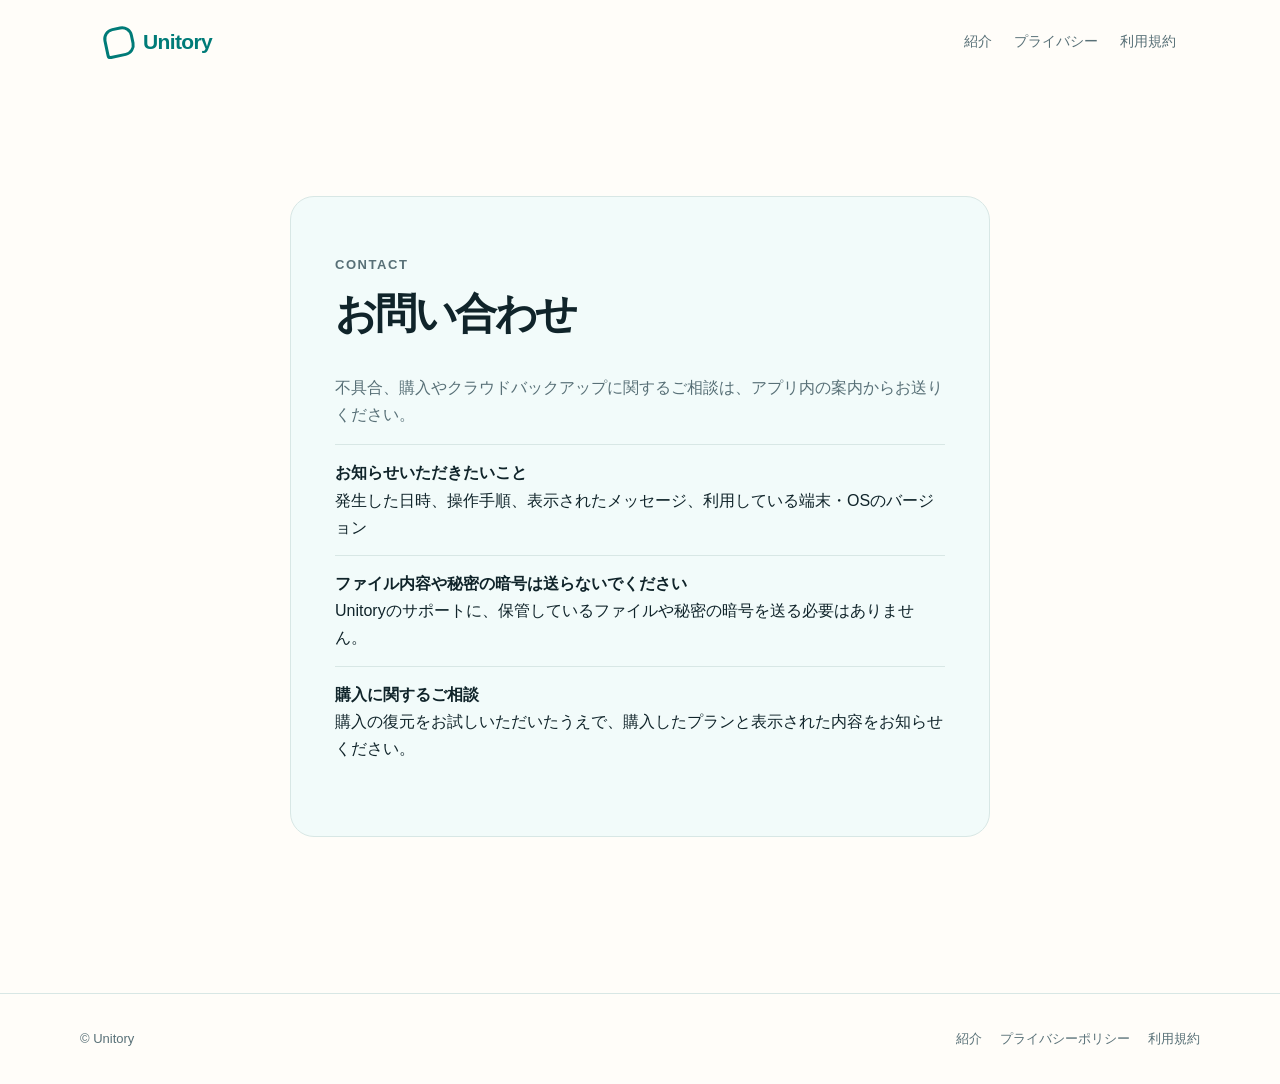
==== public/contact.html @ 84756490 "first commit" ====
<!doctype html><html lang="ja"><head><meta charset="utf-8"><meta name="viewport" content="width=device-width,initial-scale=1"><title>お問い合わせ | Unitory</title><link rel="stylesheet" href="styles.css"></head><body><header class="site-header"><a class="brand" href="index.html"><i class="brand-mark"></i>Unitory</a><nav><a href="index.html">紹介</a><a href="privacy.html">プライバシー</a><a href="terms.html">利用規約</a></nav></header><main><section class="contact-card"><p class="eyebrow">CONTACT</p><h1>お問い合わせ</h1><p>不具合、購入やクラウドバックアップに関するご相談は、アプリ内の案内からお送りください。</p><ul class="contact-list"><li><strong>お知らせいただきたいこと</strong><br>発生した日時、操作手順、表示されたメッセージ、利用している端末・OSのバージョン</li><li><strong>ファイル内容や秘密の暗号は送らないでください</strong><br>Unitoryのサポートに、保管しているファイルや秘密の暗号を送る必要はありません。</li><li><strong>購入に関するご相談</strong><br>購入の復元をお試しいただいたうえで、購入したプランと表示された内容をお知らせください。</li></ul></section></main><footer><div class="footer-inner"><span>© Unitory</span><div class="footer-links"><a href="index.html">紹介</a><a href="privacy.html">プライバシーポリシー</a><a href="terms.html">利用規約</a></div></div></footer></body></html>
---- public/styles.css ----
:root{--ink:#10242a;--muted:#587077;--teal:#007b78;--teal-dark:#005e5c;--mint:#dff7f3;--mint-2:#f2fbfa;--line:#d8e7e5;--paper:#fffdf9}*{box-sizing:border-box}html{scroll-behavior:smooth}body{margin:0;background:var(--paper);color:var(--ink);font-family:-apple-system,BlinkMacSystemFont,"Hiragino Sans","Noto Sans JP",sans-serif;line-height:1.7}a{color:inherit;text-decoration:none}.site-header{display:flex;justify-content:space-between;align-items:center;max-width:1120px;margin:auto;padding:24px}.brand{font-weight:800;font-size:21px;letter-spacing:-.03em;color:var(--teal);display:flex;gap:9px;align-items:center}.brand-mark{width:30px;height:30px;border:3px solid var(--teal);border-radius:11px 11px 11px 4px;display:inline-block;transform:rotate(-12deg)}nav{display:flex;gap:22px;font-size:14px;color:var(--muted)}nav a:hover{color:var(--teal)}.hero{max-width:1120px;margin:24px auto 0;padding:88px 56px;background:linear-gradient(130deg,var(--mint),#fff 68%);border-radius:32px;overflow:hidden;position:relative}.eyebrow{font-size:13px;letter-spacing:.12em;color:var(--teal);font-weight:800}.hero h1{font-size:clamp(42px,7vw,78px);line-height:1.13;letter-spacing:-.07em;max-width:700px;margin:18px 0}.hero p{font-size:20px;max-width:560px;color:var(--muted)}.hero-orb{position:absolute;right:-90px;bottom:-100px;width:380px;height:380px;border-radius:50%;background:radial-gradient(circle at 35% 35%,#b6efea,transparent 56%),var(--teal)}.hero-orb:after{content:"";position:absolute;inset:48px;border:17px solid white;border-radius:50%}.button{display:inline-block;background:var(--teal);color:white;font-weight:800;padding:14px 24px;border-radius:13px;margin-top:16px}.button:hover{background:var(--teal-dark)}main{max-width:1120px;margin:auto;padding:64px 24px}.section-head{max-width:620px;margin-bottom:32px}.section-head h2{font-size:36px;letter-spacing:-.05em;margin:0}.section-head p{color:var(--muted)}.features{display:grid;grid-template-columns:repeat(3,1fr);gap:16px}.feature{border:1px solid var(--line);border-radius:20px;padding:26px;background:white}.feature-icon{display:grid;place-items:center;width:46px;height:46px;border-radius:14px;background:var(--mint);color:var(--teal);font-size:23px}.feature h3{margin:17px 0 6px;font-size:20px}.feature p{margin:0;color:var(--muted);font-size:15px}.steps{background:var(--ink);color:white;border-radius:28px;padding:42px;margin:72px 0}.steps h2{margin-top:0;font-size:32px}.step-grid{display:grid;grid-template-columns:repeat(3,1fr);gap:26px}.step-number{color:#7de0d8;font-size:13px;font-weight:800;letter-spacing:.12em}.step-grid p{color:#c5d5d5;margin:6px 0}.legal{max-width:760px;margin:38px auto;padding:12px 24px 72px}.legal h1{font-size:42px;letter-spacing:-.06em;line-height:1.2}.legal h2{font-size:21px;margin:38px 0 8px}.legal p,.legal li{color:#3f565b}.notice{background:var(--mint-2);border-left:4px solid var(--teal);padding:18px 20px;border-radius:8px;color:var(--muted)}.contact-card{max-width:700px;margin:48px auto 92px;padding:44px;border:1px solid var(--line);border-radius:24px;background:var(--mint-2)}.contact-card h1{font-size:42px;letter-spacing:-.06em;line-height:1.2;margin-top:0}.contact-card p{color:var(--muted)}.contact-list{padding:0;list-style:none}.contact-list li{padding:14px 0;border-top:1px solid var(--line)}footer{border-top:1px solid var(--line);padding:34px 24px;color:var(--muted);font-size:13px}.footer-inner{max-width:1120px;margin:auto;display:flex;justify-content:space-between;gap:16px;flex-wrap:wrap}.footer-links{display:flex;gap:18px}@media(max-width:720px){.site-header{padding:18px 20px}nav{gap:13px;font-size:12px}.hero{margin:0;border-radius:0;padding:64px 24px 178px}.hero p{font-size:17px}.hero-orb{width:260px;height:260px;right:-82px;bottom:-88px}.features,.step-grid{grid-template-columns:1fr}.steps{margin:44px 0;padding:30px 24px}main{padding:44px 20px}.legal{padding:4px 24px 54px}.legal h1,.contact-card h1{font-size:34px}.contact-card{margin:24px 20px 64px;padding:28px}}
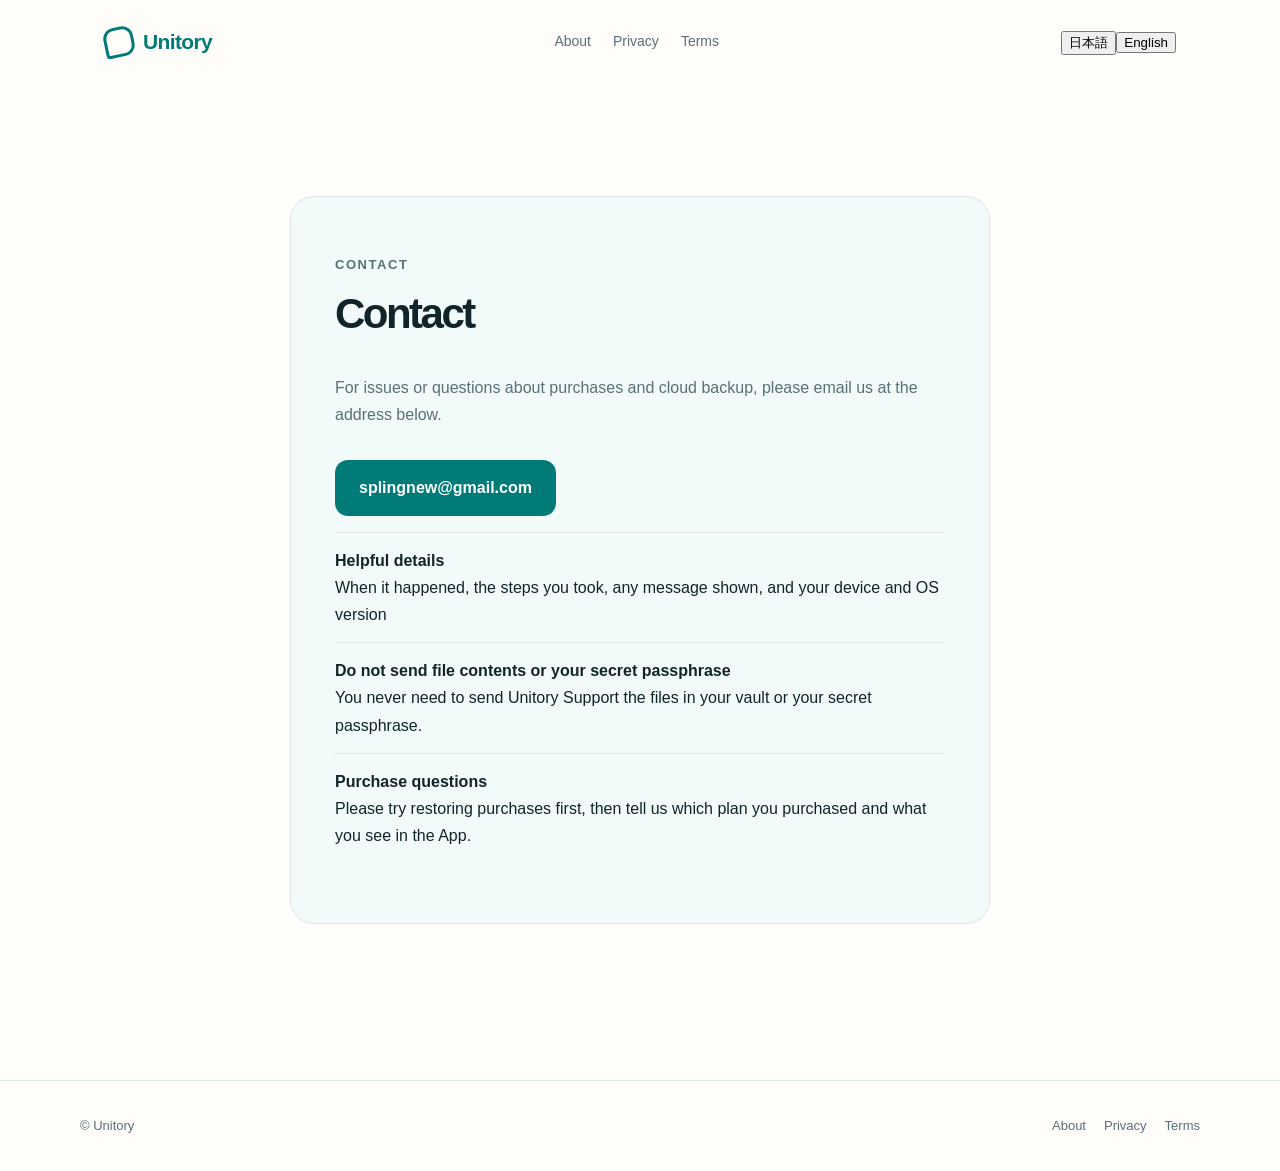
==== commit 953cbe22: "あ" ====
--- a/public/contact.html
+++ b/public/contact.html
@@ -1 +1 @@
-<!doctype html><html lang="ja"><head><meta charset="utf-8"><meta name="viewport" content="width=device-width,initial-scale=1"><title>お問い合わせ | Unitory</title><link rel="stylesheet" href="styles.css"></head><body><header class="site-header"><a class="brand" href="index.html"><i class="brand-mark"></i>Unitory</a><nav><a href="index.html">紹介</a><a href="privacy.html">プライバシー</a><a href="terms.html">利用規約</a></nav></header><main><section class="contact-card"><p class="eyebrow">CONTACT</p><h1>お問い合わせ</h1><p>不具合、購入やクラウドバックアップに関するご相談は、アプリ内の案内からお送りください。</p><ul class="contact-list"><li><strong>お知らせいただきたいこと</strong><br>発生した日時、操作手順、表示されたメッセージ、利用している端末・OSのバージョン</li><li><strong>ファイル内容や秘密の暗号は送らないでください</strong><br>Unitoryのサポートに、保管しているファイルや秘密の暗号を送る必要はありません。</li><li><strong>購入に関するご相談</strong><br>購入の復元をお試しいただいたうえで、購入したプランと表示された内容をお知らせください。</li></ul></section></main><footer><div class="footer-inner"><span>© Unitory</span><div class="footer-links"><a href="index.html">紹介</a><a href="privacy.html">プライバシーポリシー</a><a href="terms.html">利用規約</a></div></div></footer></body></html>
+<!doctype html><html lang="ja"><head><meta charset="utf-8"><meta name="viewport" content="width=device-width,initial-scale=1"><title>お問い合わせ | Unitory</title><link rel="stylesheet" href="styles.css"><script src="i18n.js" defer></script></head><body data-title-key="title_contact"><header class="site-header"><a class="brand" href="index.html"><i class="brand-mark"></i>Unitory</a><nav><a href="index.html" data-i18n="nav_intro">紹介</a><a href="privacy.html" data-i18n="nav_privacy">プライバシー</a><a href="terms.html" data-i18n="nav_terms">利用規約</a></nav><div class="language-switch" aria-label="Language"><button type="button" data-language="ja">日本語</button><button type="button" data-language="en">English</button></div></header><main><section class="contact-card"><p class="eyebrow">CONTACT</p><h1 data-i18n="contact_heading">お問い合わせ</h1><p data-i18n="contact_body">不具合、購入やクラウドバックアップに関するご相談は、以下のメールアドレスまでお送りください。</p><p><a class="button" href="mailto:splingnew@gmail.com">splingnew@gmail.com</a></p><ul class="contact-list"><li><strong data-i18n="contact_info_h">お知らせいただきたいこと</strong><br><span data-i18n="contact_info_p">発生した日時、操作手順、表示されたメッセージ、利用している端末・OSのバージョン</span></li><li><strong data-i18n="contact_secret_h">ファイル内容や秘密の暗号は送らないでください</strong><br><span data-i18n="contact_secret_p">Unitoryのサポートに、保管しているファイルや秘密の暗号を送る必要はありません。</span></li><li><strong data-i18n="contact_purchase_h">購入に関するご相談</strong><br><span data-i18n="contact_purchase_p">購入の復元をお試しいただいたうえで、購入したプランと表示された内容をお知らせください。</span></li></ul></section></main><footer><div class="footer-inner"><span>© Unitory</span><div class="footer-links"><a href="index.html" data-i18n="nav_intro">紹介</a><a href="privacy.html" data-i18n="nav_privacy">プライバシーポリシー</a><a href="terms.html" data-i18n="nav_terms">利用規約</a></div></div></footer></body></html>
